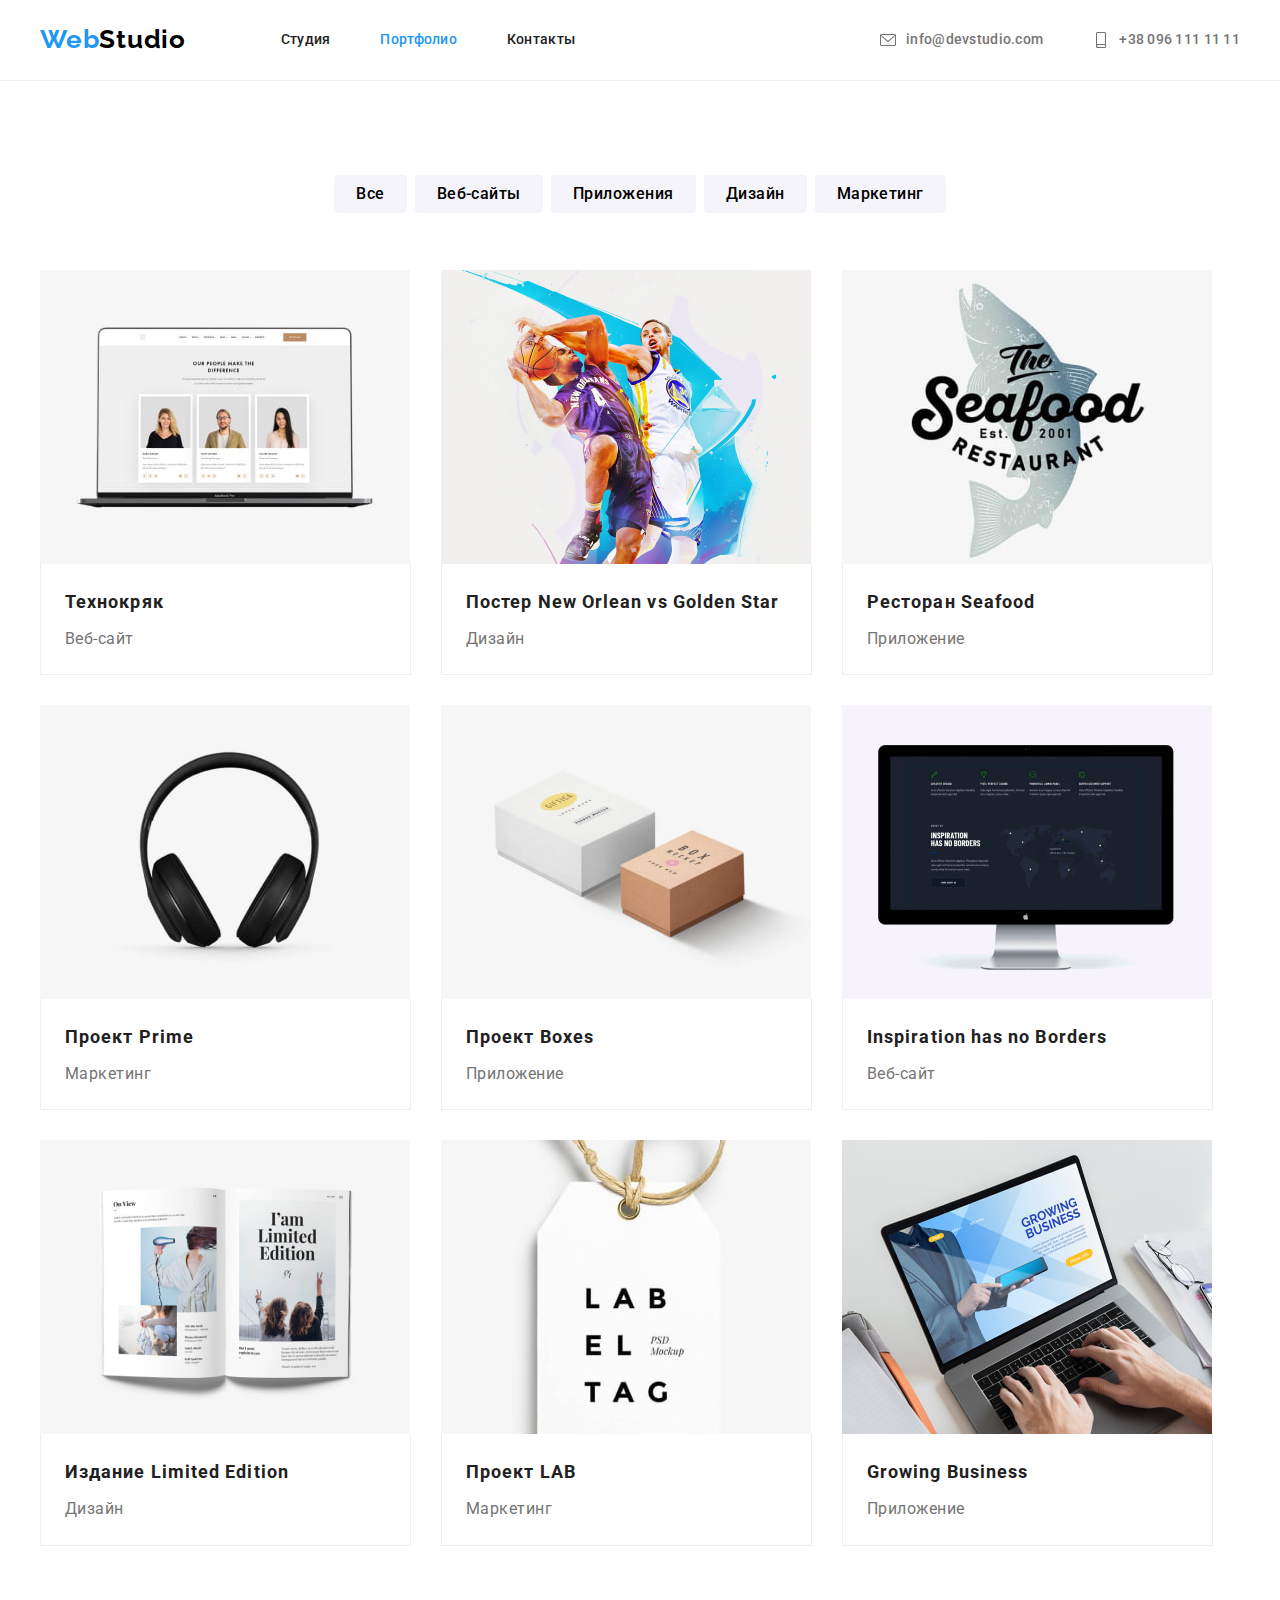
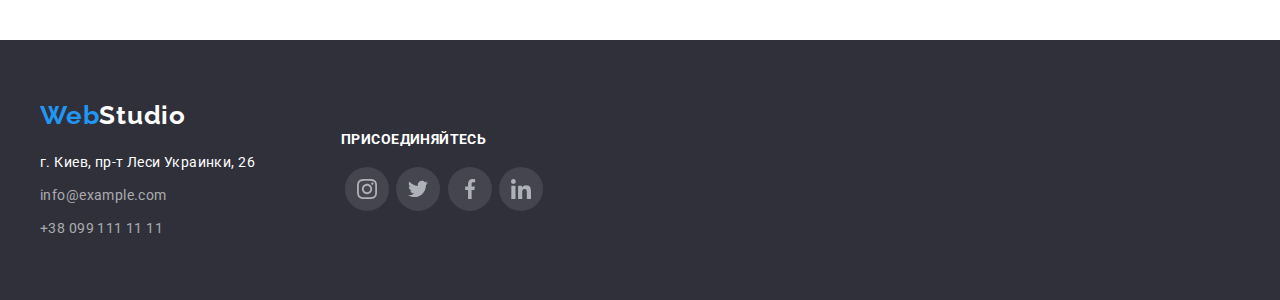
==== portfolio.html @ 708c8b72 "клон с 04" ====
<!DOCTYPE html>
<html lang="ru">
  <head>
    <meta charset="UTF-8" />
    <meta http-equiv="X-UA-Compatible" content="IE=edge" />
    <meta name="viewport" content="width=device-width, initial-scale=1.0" />
    <link rel="preconnect" href="https://fonts.gstatic.com" />
    <link
      href="https://fonts.googleapis.com/css2?family=Raleway:wght@700&family=Roboto:wght@400;500;700;900&display=swap"
      rel="stylesheet"
    />
    <link rel="stylesheet" href="./css/modern-normolize.css" />
    <link rel="stylesheet" href="./css/styles.css" />
    <title>Портфолио</title>
  </head>
  <body>
    <!--Header of site-->
    <header>
      <section class="site-header">
        <div class="container">
          <div class="header-flex">
            <a href="./index.html" class="logo"
              ><span class="three-letters-of-logo">Web</span>Studio</a
            >

            <nav class="menu-navigation">
              <ul class="menu-nav-conteiner">
                <li class="item">
                  <a href="./index.html" class="menu-nav-link">Студия</a>
                </li>
                <li class="item">
                  <a href="./portfolio.html" class="menu-nav-link visited"
                    >Портфолио</a
                  >
                </li>
                <li class="item">
                  <a href="" class="menu-nav-link">Контакты</a>
                </li>
              </ul>
              <ul class="menu-nav-conteiner second">
                <li class="item">
                  <a href="mailto:info@devstudio.com" class="menu-nav-contacts"
                    ><svg class="icon-envelope" width="1rem" height="1rem">
                      <use href="./images/icons.svg#icon-envelope"></use>
                    </svg>
                    info@devstudio.com</a
                  >
                </li>
                <li class="item">
                  <a href="tel:+380961111111" class="menu-nav-contacts"
                    ><svg class="icon-smartphone" width="1rem" height="1rem">
                      <use href="./images/icons.svg#icon-smartphone"></use>
                    </svg>
                    +38 096 111 11 11
                  </a>
                </li>
              </ul>
            </nav>
          </div>
        </div>
      </section>
    </header>
    <!--Main content of site-->
    <main>
      <section>
        <div class="container">
          <h1 class="visually-hidden">Портфолио наших работ</h1>
          <!-- Создание ссылок-кнопок для сортировки портфолио работ -->
          <ul class="our-portfolio-sort">
            <li>
              <button type="button" class="menu-nav-link-sort">Все</button>
            </li>
            <li>
              <button type="button" class="menu-nav-link-sort">
                Веб-сайты
              </button>
            </li>
            <li>
              <button type="button" class="menu-nav-link-sort">
                Приложения
              </button>
            </li>
            <li>
              <button type="button" class="menu-nav-link-sort">Дизайн</button>
            </li>
            <li>
              <button type="button" class="menu-nav-link-sort">
                Маркетинг
              </button>
            </li>
          </ul>
          <!-- Создание списка  работ портфолио -->
          <ul class="our-portfolio-elements">
            <li class="shadow-portfolio">
              <a href="#">
                <img
                  src="./images/portfolio-web-tehnokryak.jpg"
                  alt="Технокряк"
                  width="370"
                />
                <div class="box-title-type">
                  <h2 class="portfolio-title">Технокряк</h2>
                  <p class="portfolio-title-type">Веб-сайт</p>
                </div></a
              >
            </li>
            <li class="shadow-portfolio">
              <a href="#">
                <img
                  src="./images/portfolio-design-neworlean.jpg"
                  alt="Постер New Orlean vs Golden Star"
                  width="370"
                />
                <div class="box-title-type">
                  <h2 class="portfolio-title">
                    Постер New Orlean vs Golden Star
                  </h2>
                  <p class="portfolio-title-type">Дизайн</p>
                </div>
              </a>
            </li>
            <li class="shadow-portfolio">
              <a href="#">
                <img
                  src="./images/portfolio-app-seafood.jpg"
                  alt="Ресторан Seafood"
                  width="370"
                />
                <div class="box-title-type">
                  <h2 class="portfolio-title">Ресторан Seafood</h2>
                  <p class="portfolio-title-type">Приложение</p>
                </div>
              </a>
            </li>

            <li class="shadow-portfolio">
              <a href="#">
                <img
                  src="./images/portfolio-market-prime.jpg"
                  alt="Проект Prime"
                  width="370"
                />
                <div class="box-title-type">
                  <h2 class="portfolio-title">Проект Prime</h2>
                  <p class="portfolio-title-type">Маркетинг</p>
                </div>
              </a>
            </li>
            <li class="shadow-portfolio">
              <a href="#">
                <img
                  src="./images/portfolio-app-boxes.jpg"
                  alt="Проект Boxes"
                  width="370"
                />
                <div class="box-title-type">
                  <h2 class="portfolio-title">Проект Boxes</h2>
                  <p class="portfolio-title-type">Приложение</p>
                </div>
              </a>
            </li>
            <li class="shadow-portfolio">
              <a href="#">
                <img
                  src="./images/portfolio-web-noborders.jpg"
                  alt="Inspiration has no Borders"
                  width="370"
                />
                <div class="box-title-type">
                  <h2 class="portfolio-title">Inspiration has no Borders</h2>
                  <p class="portfolio-title-type">Веб-сайт</p>
                </div>
              </a>
            </li>
            <li class="shadow-portfolio">
              <a href="#">
                <img
                  src="./images/portfolio-design-limiteded.jpg"
                  alt="Издание Limited Edition"
                  width="370"
                />
                <div class="box-title-type">
                  <h2 class="portfolio-title">Издание Limited Edition</h2>
                  <p class="portfolio-title-type">Дизайн</p>
                </div>
              </a>
            </li>

            <li class="shadow-portfolio">
              <a href="#">
                <img
                  src="./images/portfolio-market-lab.jpg"
                  alt="Проект LAB"
                  width="370"
                />
                <div class="box-title-type">
                  <h2 class="portfolio-title">Проект LAB</h2>
                  <p class="portfolio-title-type">Маркетинг</p>
                </div>
              </a>
            </li>
            <li class="shadow-portfolio">
              <a href="#">
                <img
                  src="./images/portfolio-app-business.jpg"
                  alt="Growing Business"
                  width="370"
                />
                <div class="box-title-type">
                  <h2 class="portfolio-title">Growing Business</h2>
                  <p class="portfolio-title-type">Приложение</p>
                </div>
              </a>
            </li>
          </ul>
        </div>
      </section>
    </main>
    <!--Footer-->
    <footer class="footer-color">
      <div class="container">
        <a href="./index.html" class="logo negative"
          ><span class="three-letters-of-logo">Web</span>Studio</a
        >
        <div class="column">
          <address>
            <span class="adress-footer"
              >г. Киев, пр-т Леси Украинки, 26<br
            /></span>
            <span class="contacts-footer">info@example.com</span>
            <span class="contacts-footer"> +38 099 111 11 11</span>
          </address>
          <section class="you-are-welcome">
            <h3 class="welcome">присоединяйтесь</h3>
            <ul class="actions fut">
              <li>
                <a href="#" class="icons">
                  <svg class="icons-items">
                    <use
                      href="./images/icons.svg#icon-instagram"
                      width="20"
                      height="20"
                    ></use>
                  </svg>
                </a>
              </li>
              <li>
                <a href="#" class="icons">
                  <svg class="icons-items">
                    <use
                      href="./images/icons.svg#icon-twitter"
                      width="20"
                      height="20"
                    ></use>
                  </svg>
                </a>
              </li>
              <li>
                <a href="#" class="icons">
                  <svg class="icons-items">
                    <use
                      href="./images/icons.svg#icon-facebook"
                      width="20"
                      height="20"
                    ></use>
                  </svg>
                </a>
              </li>
              <li>
                <a href="#" class="icons">
                  <svg class="icons-items">
                    <use
                      href="./images/icons.svg#icon-linkedin"
                      width="20"
                      height="20"
                    ></use>
                  </svg>
                </a>
              </li>
            </ul>
          </section>
        </div>
      </div>
    </footer>
  </body>
</html>
---- css/modern-normolize.css ----
/*! modern-normalize v1.1.0 | MIT License | https://github.com/sindresorhus/modern-normalize */

/*
Document
========
*/

/**
Use a better box model (opinionated).
*/

*,
::before,
::after {
	box-sizing: border-box;
}

/**
1. Correct the line height in all browsers.
2. Prevent adjustments of font size after orientation changes in iOS.
3. Use a more readable tab size (opinionated).
*/

html {
	line-height: 1.15; /* 1 */
	-webkit-text-size-adjust: 100%; /* 2 */
	-moz-tab-size: 4; /* 3 */
	tab-size: 4; /* 3 */
}

/*
Sections
========
*/

/**
1. Remove the margin in all browsers.
2. Improve consistency of default fonts in all browsers. (https://github.com/sindresorhus/modern-normalize/issues/3)
*/

body {
	margin: 0; /* 1 */
	font-family:
		system-ui,
		-apple-system, /* Firefox supports this but not yet `system-ui` */
		'Segoe UI',
		Roboto,
		Helvetica,
		Arial,
		sans-serif,
		'Apple Color Emoji',
		'Segoe UI Emoji'; /* 2 */
}

/*
Grouping content
================
*/

/**
1. Add the correct height in Firefox.
2. Correct the inheritance of border color in Firefox. (https://bugzilla.mozilla.org/show_bug.cgi?id=190655)
*/

hr {
	height: 0; /* 1 */
	color: inherit; /* 2 */
}

/*
Text-level semantics
====================
*/

/**
Add the correct text decoration in Chrome, Edge, and Safari.
*/

abbr[title] {
	text-decoration: underline dotted;
}

/**
Add the correct font weight in Edge and Safari.
*/

b,
strong {
	font-weight: bolder;
}

/**
1. Improve consistency of default fonts in all browsers. (https://github.com/sindresorhus/modern-normalize/issues/3)
2. Correct the odd 'em' font sizing in all browsers.
*/

code,
kbd,
samp,
pre {
	font-family:
		ui-monospace,
		SFMono-Regular,
		Consolas,
		'Liberation Mono',
		Menlo,
		monospace; /* 1 */
	font-size: 1em; /* 2 */
}

/**
Add the correct font size in all browsers.
*/

small {
	font-size: 80%;
}

/**
Prevent 'sub' and 'sup' elements from affecting the line height in all browsers.
*/

sub,
sup {
	font-size: 75%;
	line-height: 0;
	position: relative;
	vertical-align: baseline;
}

sub {
	bottom: -0.25em;
}

sup {
	top: -0.5em;
}

/*
Tabular data
============
*/

/**
1. Remove text indentation from table contents in Chrome and Safari. (https://bugs.chromium.org/p/chromium/issues/detail?id=999088, https://bugs.webkit.org/show_bug.cgi?id=201297)
2. Correct table border color inheritance in all Chrome and Safari. (https://bugs.chromium.org/p/chromium/issues/detail?id=935729, https://bugs.webkit.org/show_bug.cgi?id=195016)
*/

table {
	text-indent: 0; /* 1 */
	border-color: inherit; /* 2 */
}

/*
Forms
=====
*/

/**
1. Change the font styles in all browsers.
2. Remove the margin in Firefox and Safari.
*/

button,
input,
optgroup,
select,
textarea {
	font-family: inherit; /* 1 */
	font-size: 100%; /* 1 */
	line-height: 1.15; /* 1 */
	margin: 0; /* 2 */
}

/**
Remove the inheritance of text transform in Edge and Firefox.
*/

button,
select {
	text-transform: none;
}

/**
Correct the inability to style clickable types in iOS and Safari.
*/

button,
[type='button'],
[type='reset'],
[type='submit'] {
	-webkit-appearance: button;
}

/**
Remove the inner border and padding in Firefox.
*/

::-moz-focus-inner {
	border-style: none;
	padding: 0;
}

/**
Restore the focus styles unset by the previous rule.
*/

:-moz-focusring {
	outline: 1px dotted ButtonText;
}

/**
Remove the additional ':invalid' styles in Firefox.
See: https://github.com/mozilla/gecko-dev/blob/2f9eacd9d3d995c937b4251a5557d95d494c9be1/layout/style/res/forms.css#L728-L737
*/

:-moz-ui-invalid {
	box-shadow: none;
}

/**
Remove the padding so developers are not caught out when they zero out 'fieldset' elements in all browsers.
*/

legend {
	padding: 0;
}

/**
Add the correct vertical alignment in Chrome and Firefox.
*/

progress {
	vertical-align: baseline;
}

/**
Correct the cursor style of increment and decrement buttons in Safari.
*/

::-webkit-inner-spin-button,
::-webkit-outer-spin-button {
	height: auto;
}

/**
1. Correct the odd appearance in Chrome and Safari.
2. Correct the outline style in Safari.
*/

[type='search'] {
	-webkit-appearance: textfield; /* 1 */
	outline-offset: -2px; /* 2 */
}

/**
Remove the inner padding in Chrome and Safari on macOS.
*/

::-webkit-search-decoration {
	-webkit-appearance: none;
}

/**
1. Correct the inability to style clickable types in iOS and Safari.
2. Change font properties to 'inherit' in Safari.
*/

::-webkit-file-upload-button {
	-webkit-appearance: button; /* 1 */
	font: inherit; /* 2 */
}

/*
Interactive
===========
*/

/*
Add the correct display in Chrome and Safari.
*/

summary {
	display: list-item;
}
© 2021 GitHub, Inc.
Terms
Privacy
Security
Status
Docs
Contact GitHub
Pricing
API
Training
Blog
About
---- css/styles.css ----
/*Задаю переменные основных цветов сайта*/

:root {
  --main-text-color: #212121;
  --active-buttons-color: #2196f3;
  --hover-button-color: #188ce8;
  --logo-color: #000000;
  --contacts-header-color: #757575;
  --buttons-color: #f5f4fa;
  --active-buttons-txt-color: #ffffff;
  --footer-color: #2f303a;
  --background-grey: #e5e5e5;
    --block-shadow:box-shadow: 0px 1px 1px rgba(0, 0, 0, 0.12), 0px 4px 4px rgba(0, 0, 0, 0.06), 1px 4px 6px rgba(0, 0, 0, 0.16);
  --border-line: #ececec;
  --hero-background: #c4c4c4;
  --bgr-overlay: rgba(47, 48, 58, 0.4);

  --items-color:#AFB1B8;
}

/*Lists global settings*/

ul {
  margin: 0;
  padding: 0;
  list-style-type: none;
}
h1,
h2,
h3,
p {
  margin: 0;
}
a{
  text-decoration: none;
  
  color: inherit;
}
.visually-hidden {
  position: absolute;
  width: 1px;
  height: 1px;
  margin: -1px;
  border: 0;
  padding: 0;

  white-space: nowrap;
  clip-path: inset(100%);
  clip: rect(0 0 0 0);
  overflow: hidden;
}

/*паддинги внутри секций*/

section {
  padding-top: 94px;
  padding-bottom: 94px;
  min-width: 1200px;

  /* outline: springgreen solid 2px;*/
}

/*обнуление верхнего паддинга секций*/

.padding-null {
  padding-top: 0;
}
.hero {
  padding: 0;

  /*оформление многослойного ГЕРОЯ*/
  max-width: 1600px;
  margin-left: auto;
  margin-right: auto;
  background: var(--hero-background);
  background-image: linear-gradient(
      to right,
      var(--bgr-overlay),
      var(--bgr-overlay)
    ),
    url(../images/background-img-hero.jpg);
  background-repeat: no-repeat;
  background-position: center;
  background-size: cover;

  /*background-color: var(--background-grey);

  background-image: url(/images/background-img-hero.jpg);
  background-repeat: no-repeat;
  background-position: center;
  background-size: 1600px 600px;*/
}

/*Глобальный стиль для всего сайта*/

body {
  font-family: Roboto, Geneva, normal;
  color: var(--main-text-color);
}

/*Summary class*/
.container {
  width: 1230px;
  margin-left: auto;
  margin-right: auto;
  padding-left: 15px;
  padding-right: 15px;

  /*outline: tomato solid 2px;*/
}

/*Header of site*/
section.site-header {
  padding: 0;
  border-bottom: 1px solid var(--border-line);
}
/*Оформление логотипа сайта*/

.logo {
  font-family: Raleway, normal;
  font-weight: bold;
  font-size: 26px;
  line-height: 1.2;
  letter-spacing: 0.03em;
  text-decoration: none;

  color: var(--logo-color);
}
.three-letters-of-logo {
  color: var(--active-buttons-color);
}

/*Оформление ссылок,почты и тел. в хэдере сайта*/

.header-flex {
  display: flex;
  align-items: center;
  justify-content: space-between;
}
.menu-navigation {
  display: flex;
}
.menu-nav-conteiner {
  display: flex;
  margin-left: 93px;
  align-items: center;
}
.menu-nav-conteiner .item:not(:last-child) {
  margin-right: 50px;
}
.menu-nav-conteiner.second {
  margin-left: 305px;
  align-items: center;
}

/*Добавление иконок в хедер*/

.icon-envelope,.icon-smartphone{
  

fill:currentColor;
  margin-right: 10px;

}
.icon-envelope:hover,.icon-smartphone:hover{
  fill: currentColor;
}


.menu-nav-link {
  font-weight: 500;
  font-size: 14px;
  line-height: 1.14;
  text-decoration: none;
  letter-spacing: 0.02em;
  color: var(--main-text-color);
  cursor: pointer;

  display: block;
  padding-top: 32px;
  padding-bottom: 32px;
}
.menu-nav-contacts:hover,
.menu-nav-contacts:focus .menu-nav-link:focus,
.menu-nav-link:hover,
.visited {
  color: var(--active-buttons-color);
}

.menu-nav-contacts {
  font-weight: 500;
  font-size: 14px;
  line-height: 1.14;
  letter-spacing: 0.02em;
  text-decoration: none;
  color: var(--contacts-header-color);

  display: flex;
  padding-top: 32px;
  padding-bottom: 32px;

  align-items: center;
}

/*П О Р Т Ф О Л И О*/

/*Оформление кнопок для сортировки портфолио работ*/

.our-portfolio-sort {
  display: flex;
  justify-content: center;
}

.our-portfolio-sort li:not(:last-child) {
  margin-right: 8px;
}
.our-portfolio-sort {
  margin-bottom: 57px;
}
.menu-nav-link-sort {
  font-family: Roboto;
  font-weight: 500;
  font-size: 16px;
  border-radius: 4px;
  line-height: 1.6;
  letter-spacing: 0.03em;

  padding: 6px 22px;

  background-color: var(--buttons-color);
  border: none;
  cursor: pointer;
}
.blue,
.menu-nav-link-sort:hover,
.menu-nav-link-sort:focus {
  color: var(--active-buttons-txt-color);
  background-color: var(--active-buttons-color);
  box-shadow: 0px 3px 1px rgba(0, 0, 0, 0.1), 0px 1px 2px rgba(0, 0, 0, 0.08),
    0px 2px 2px rgba(0, 0, 0, 0.12);
  border-radius: 4px;
}
.blue:hover,
.blue:focus {
  background-color: var(--hover-button-color);
}

/*Оформление стилей списка  работ портфолио*/
.portfolio-title {
  font-size: 18px;
  line-height: 2;
  letter-spacing: 0.06em;
  margin-bottom: 4px;
}
.portfolio-title-type {
  font-size: 16px;
  line-height: 1.9;
  letter-spacing: 0.03em;

  color: var(--contacts-header-color);
}
.box-title-type {
  padding: 20px 24px;
  border:1px solid #eeeeee;
  border-top: none;
}
.our-portfolio-elements li:nth-child(3n + 3) {
  margin-right: 0;
}

.our-portfolio-elements {
  display: flex;
  flex-wrap: wrap;
  line-height: 0;

 
}

.our-portfolio-elements li {
  flex-basis: calc(100% / 3 - 29px);
  margin-right: 30px;
  margin-bottom: 30px;
}

.our-portfolio-elements li:nth-last-child(-n + 3) {
  margin-bottom: 0;
}

.shadow-portfolio:hover,.shadow-portfolio:focus {

 box-shadow:0px 1px 1px rgba(0, 0, 0, 0.12), 0px 4px 4px rgba(0, 0, 0, 0.06), 1px 4px 6px rgba(0, 0, 0, 0.16);

}
/*Footer*/
/*другой цвет лого в футере*/
.footer-color {
  background-color: var(--footer-color);
  min-width: 1200px;
  padding-top: 60px;
  padding-bottom: 60px;
}

.negative {
  color: var(--active-buttons-txt-color);
}
address {
  display: flex;
  margin-top: 20px;
  flex-direction: column;
  min-width: 231px;
}
.adress-footer {
  font-style: normal;
  font-size: 14px;
  line-height: 1.7;
  letter-spacing: 0.03em;

  color: var(--active-buttons-txt-color);
}
.contacts-footer {
  font-style: normal;
  font-size: 14px;
  line-height: 1.7;
  letter-spacing: 0.03em;

  color: rgba(255, 255, 255, 0.6);

  margin-top: 9px;
}

.you-are-welcome{
  display: inline-flex;
 flex-direction: column;
 
 padding: 0;
 min-width: 206px;
 margin-left: 70px;
 
}
.actions.fut{
  margin: 0;
  padding: 0;
  margin-top: 20px;
}



.column{
  display: flex;
 
}
.welcome {
  font-style: normal;
font-weight: bold;
font-size: 14px;
line-height:1.143;
letter-spacing: 0.03em;
text-transform: uppercase;
color: var(--active-buttons-txt-color);
}
/*С Т У Д И Я */

/*Герой*/

.hero .container {
  padding-top: 200px;
  padding-bottom: 200px;
  text-align: center;
}

.main-title-studio {
  font-weight: 900;
  font-size: 44px;
  line-height: 1.36;
  letter-spacing: 0.06em;
  text-transform: uppercase;

  margin-bottom: 30px;

  color: var(--active-buttons-txt-color);
}

/*Наши качества*/
.items {
  display: flex;
  flex-wrap: wrap;
}

.items-of-section:not(:last-child) {
  margin-right: 30px;
}
.items-of-section {
  flex-basis: calc(100% / 4 - 25px);
  padding: 3px;
}

.items-of-section::before{
  content: '';
  display:block;
  background-color: var(--buttons-color);
  background-repeat: no-repeat;
  background-position: center;
  height: 120px;
  margin-bottom: 30px;
  /*outline: 1px solid red;*/
  
}

.items-of-section:nth-child(1)::before{
  background:var(--buttons-color) url(../images/antenna.svg) no-repeat center;
}

.items-of-section:nth-child(2)::before{
  background:var(--buttons-color) url(../images/clock.svg) no-repeat center;
}

.items-of-section:nth-child(3)::before{
  background:var(--buttons-color) url(../images/diagram.svg) no-repeat center;
}

.items-of-section:nth-child(4)::before{
  background:var(--buttons-color) url(../images/astronaut.svg) no-repeat center;
}


.quality {
  font-size: 14px;
  line-height: 16px;
  letter-spacing: 0.03em;
  text-transform: uppercase;

  margin-bottom: 10px;
}

.quality-item {
  font-size: 14px;
  line-height: 1.7;
  letter-spacing: 0.03em;

  color: var(--contacts-header-color);
}

/*Чем мы занимаемся*/
.main-site-sections {
  font-size: 36px;
  line-height: 1.2;
  letter-spacing: 0.03em;

  margin-bottom: 50px;
  text-align: center;
}

.items-of-mainsite:not(:last-child) {
  margin-right: 30px;
}
.items-of-mainsite {
  flex-basis: calc(100% / 3 - 20px);
}

/*Наша команда*/
.name {
  line-height: 1.2;
  font-weight: 500;
  font-size: 16px;
  letter-spacing: 0.03em;

  margin-top: 30px;
  margin-bottom: 10px;
}
.proffession-name {
  font-weight: 400;
  font-size: 16px;
  line-height: 1.2;
  letter-spacing: 0.03em;

  color: var(--contacts-header-color);

  margin-bottom: 16px;
}

.items-of-section-people:not(:last-child) {
  margin-right: 30px;
  flex-wrap: wrap;
}
.items-of-section-people {
  flex-basis: calc(100% / 4 - 30px);

  background-color: var(--active-buttons-txt-color);
  box-shadow: 0px 1px 3px rgba(0, 0, 0, 0.12), 0px 1px 1px rgba(0, 0, 0, 0.14),
    0px 2px 1px rgba(0, 0, 0, 0.2);
  border-radius: 0px 0px 4px 4px;

  text-align: center;
}

.backColGrey {
  background-color: var(--buttons-color);
}

/*Постоянные клиенты*/
.companies{
  display: flex;
  justify-content: space-between;
  
}
.company-icons{
  display: block;
  width: 170px;
  height: 92px;
  padding: 16px 32px;
  border: 1px solid var(--items-color);

  border-radius: 4px;
  fill: var(--items-color);
}
.company-icons:hover,.company-icons:focus{
  fill: var(--active-buttons-color);
  border: 1px solid var(--active-buttons-color);
}
/*Оформление иконок соц-сетей НАШЕЙ КОМАНДЫ*/
.icons{
  
  width: 44px;
  height: 44px;
  padding: 12px;

display: inline-block;

border-radius: 50%;
fill: var(--items-color);
background-color:rgba(255, 255, 255, 0.1);

}

.icons:hover{
  fill: var(--active-buttons-txt-color);
  background-color: var(--active-buttons-color);
}

.icons-items{
  width: 20px;
height: 20px;

}

.actions{
  display: flex;
  justify-content: space-around;
  padding-left: 32px;
  padding-right: 32px;
  margin-bottom: 30px;
}
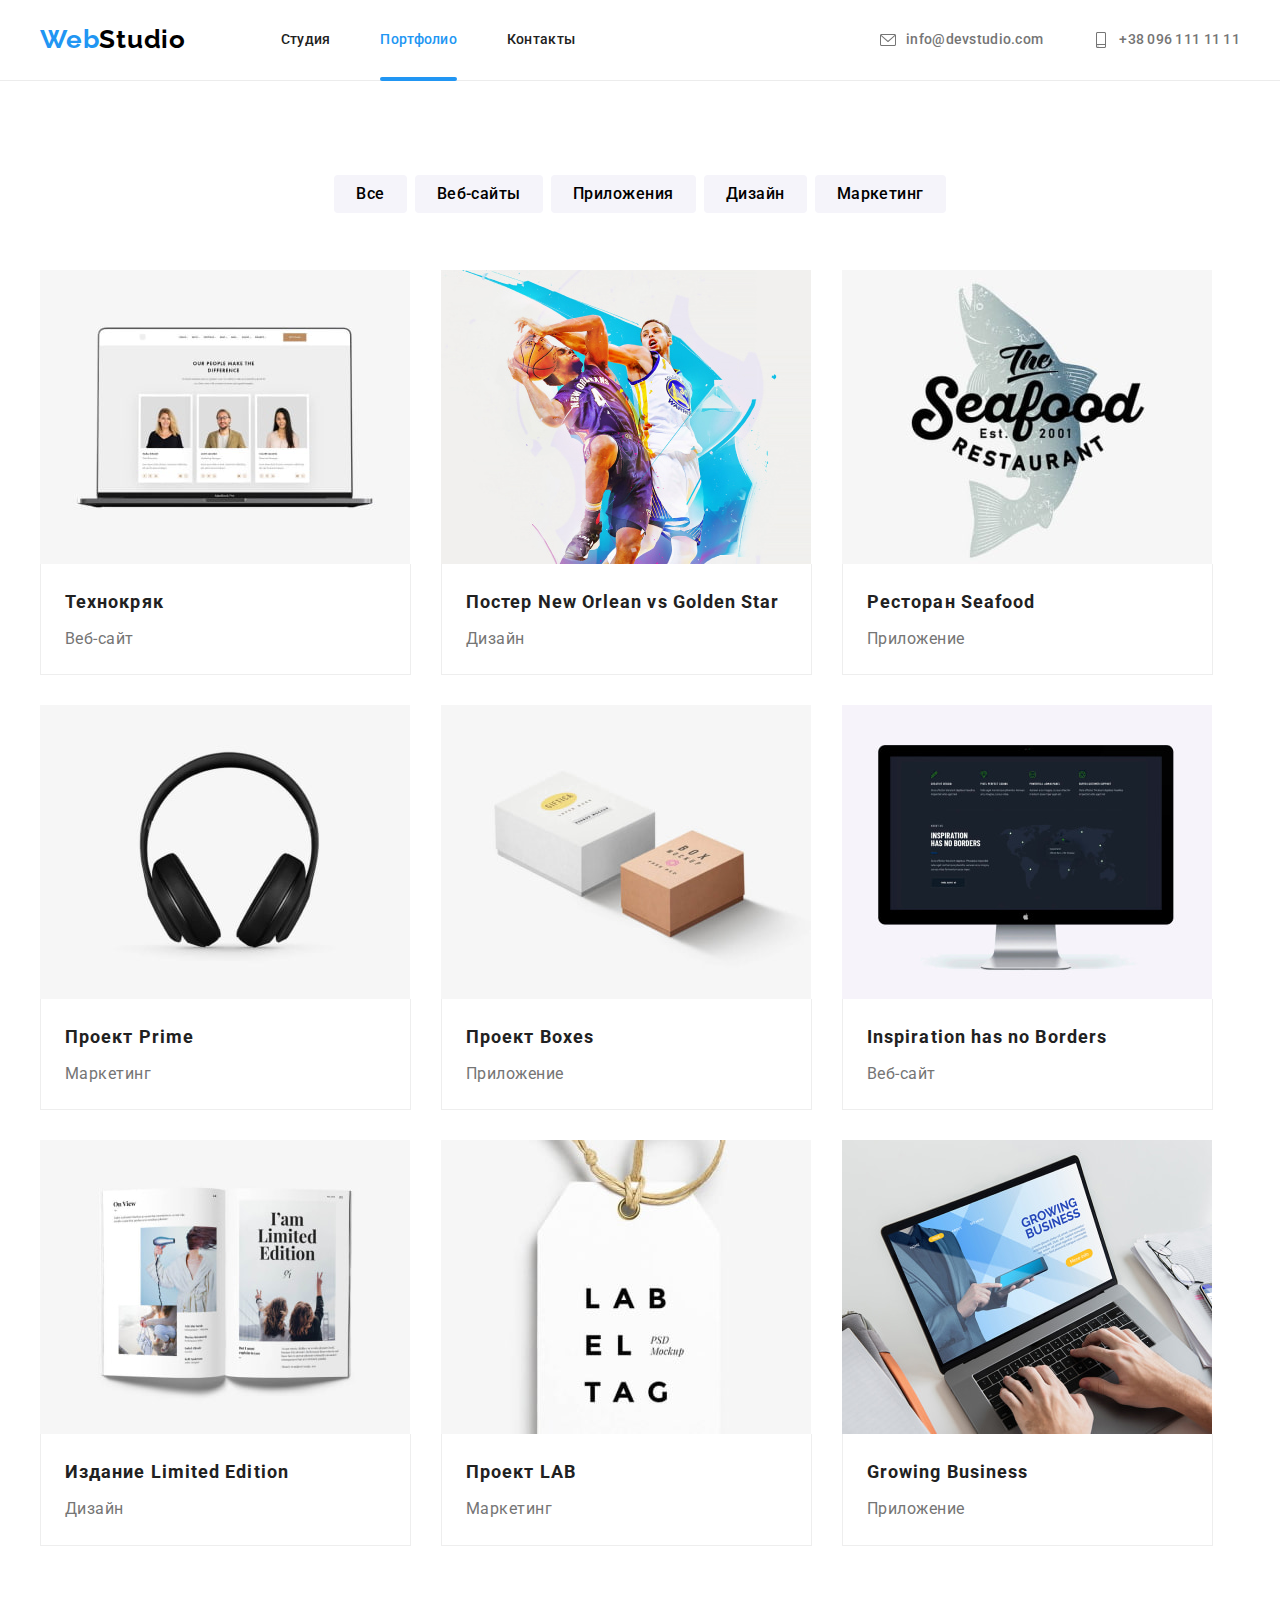
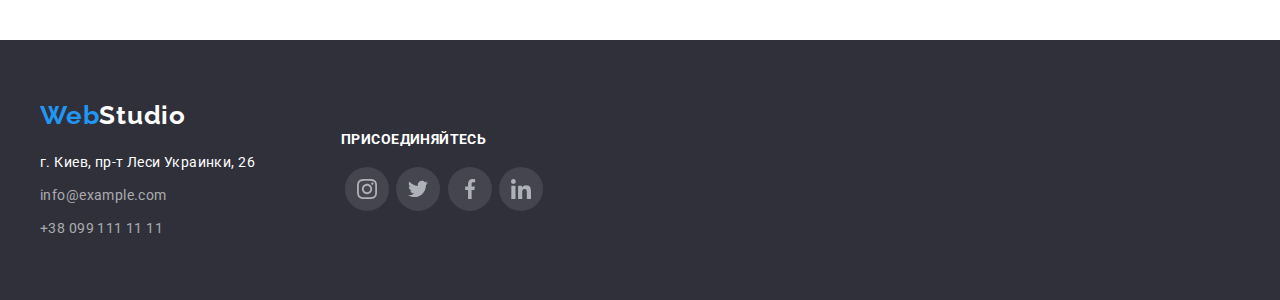
==== commit 65a92e77: "+" ====
--- a/portfolio.html
+++ b/portfolio.html
@@ -98,11 +98,21 @@
                   alt="Технокряк"
                   width="370"
                 />
+
                 <div class="box-title-type">
                   <h2 class="portfolio-title">Технокряк</h2>
                   <p class="portfolio-title-type">Веб-сайт</p>
                 </div></a
               >
+              <ul>
+                <li class="portfolio-submenu">
+                  <p class="portfolio-text">
+                    Технокряк это современная площадка распространения
+                    коронавируса. Компании используют эту платформу для
+                    цифрового шпионажа и атак на защищённые сервера конкурентов.
+                  </p>
+                </li>
+              </ul>
             </li>
             <li class="shadow-portfolio">
               <a href="#">
@@ -118,6 +128,15 @@
                   <p class="portfolio-title-type">Дизайн</p>
                 </div>
               </a>
+              <ul>
+                <li class="portfolio-submenu">
+                  <p class="portfolio-text">
+                    Технокряк это современная площадка распространения
+                    коронавируса. Компании используют эту платформу для
+                    цифрового шпионажа и атак на защищённые сервера конкурентов.
+                  </p>
+                </li>
+              </ul>
             </li>
             <li class="shadow-portfolio">
               <a href="#">
@@ -131,6 +150,15 @@
                   <p class="portfolio-title-type">Приложение</p>
                 </div>
               </a>
+              <ul>
+                <li class="portfolio-submenu">
+                  <p class="portfolio-text">
+                    Технокряк это современная площадка распространения
+                    коронавируса. Компании используют эту платформу для
+                    цифрового шпионажа и атак на защищённые сервера конкурентов.
+                  </p>
+                </li>
+              </ul>
             </li>
 
             <li class="shadow-portfolio">
@@ -145,6 +173,15 @@
                   <p class="portfolio-title-type">Маркетинг</p>
                 </div>
               </a>
+              <ul>
+                <li class="portfolio-submenu">
+                  <p class="portfolio-text">
+                    Технокряк это современная площадка распространения
+                    коронавируса. Компании используют эту платформу для
+                    цифрового шпионажа и атак на защищённые сервера конкурентов.
+                  </p>
+                </li>
+              </ul>
             </li>
             <li class="shadow-portfolio">
               <a href="#">
@@ -158,6 +195,15 @@
                   <p class="portfolio-title-type">Приложение</p>
                 </div>
               </a>
+              <ul>
+                <li class="portfolio-submenu">
+                  <p class="portfolio-text">
+                    Технокряк это современная площадка распространения
+                    коронавируса. Компании используют эту платформу для
+                    цифрового шпионажа и атак на защищённые сервера конкурентов.
+                  </p>
+                </li>
+              </ul>
             </li>
             <li class="shadow-portfolio">
               <a href="#">
@@ -171,6 +217,15 @@
                   <p class="portfolio-title-type">Веб-сайт</p>
                 </div>
               </a>
+              <ul>
+                <li class="portfolio-submenu">
+                  <p class="portfolio-text">
+                    Технокряк это современная площадка распространения
+                    коронавируса. Компании используют эту платформу для
+                    цифрового шпионажа и атак на защищённые сервера конкурентов.
+                  </p>
+                </li>
+              </ul>
             </li>
             <li class="shadow-portfolio">
               <a href="#">
@@ -184,6 +239,15 @@
                   <p class="portfolio-title-type">Дизайн</p>
                 </div>
               </a>
+              <ul>
+                <li class="portfolio-submenu">
+                  <p class="portfolio-text">
+                    Технокряк это современная площадка распространения
+                    коронавируса. Компании используют эту платформу для
+                    цифрового шпионажа и атак на защищённые сервера конкурентов.
+                  </p>
+                </li>
+              </ul>
             </li>
 
             <li class="shadow-portfolio">
@@ -198,6 +262,15 @@
                   <p class="portfolio-title-type">Маркетинг</p>
                 </div>
               </a>
+              <ul>
+                <li class="portfolio-submenu">
+                  <p class="portfolio-text">
+                    Технокряк это современная площадка распространения
+                    коронавируса. Компании используют эту платформу для
+                    цифрового шпионажа и атак на защищённые сервера конкурентов.
+                  </p>
+                </li>
+              </ul>
             </li>
             <li class="shadow-portfolio">
               <a href="#">
@@ -211,6 +284,15 @@
                   <p class="portfolio-title-type">Приложение</p>
                 </div>
               </a>
+              <ul>
+                <li class="portfolio-submenu">
+                  <p class="portfolio-text">
+                    Технокряк это современная площадка распространения
+                    коронавируса. Компании используют эту платформу для
+                    цифрового шпионажа и атак на защищённые сервера конкурентов.
+                  </p>
+                </li>
+              </ul>
             </li>
           </ul>
         </div>
--- a/css/styles.css
+++ b/css/styles.css
@@ -14,7 +14,8 @@
   --border-line: #ececec;
   --hero-background: #c4c4c4;
   --bgr-overlay: rgba(47, 48, 58, 0.4);
-
+  --bg-overlay-sec:rgba(47, 48, 58, 0.8);
+  --bg-overlay-blue:rgba(33, 150, 243, 0.9);
   --items-color:#AFB1B8;
 }
 
@@ -35,6 +36,10 @@
   text-decoration: none;
   
   color: inherit;
+}
+img{
+  display: block;
+  object-fit: cover;
 }
 .visually-hidden {
   position: absolute;
@@ -49,7 +54,10 @@
   clip: rect(0 0 0 0);
   overflow: hidden;
 }
-
+/*задаю плавный переход всем кнопкам , ссылкам и свг и при ховере тоже*/
+a,button,svg,:hover,:focus{
+  transition: color 250ms cubic-bezier(0.4, 0, 0.2, 1), fill 250ms cubic-bezier(0.4, 0, 0.2, 1), style 250ms cubic-bezier(0.4, 0, 0.2, 1), background-color 250ms cubic-bezier(0.4, 0, 0.2, 1), box-shadow 250ms cubic-bezier(0.4, 0, 0.2, 1);
+}
 /*паддинги внутри секций*/
 
 section {
@@ -168,6 +176,7 @@
 
 
 .menu-nav-link {
+  position: relative;
   font-weight: 500;
   font-size: 14px;
   line-height: 1.14;
@@ -186,6 +195,21 @@
 .visited {
   color: var(--active-buttons-color);
 }
+/*Делаю нижнее подчеркивание названия текущей страницы*/
+
+.visited::after{
+  position: absolute;
+  content:"";
+  display:block;
+  width: 100%;
+  height: 4px;
+  bottom:-1px;
+  
+  background-color:var(--active-buttons-color);
+  border-radius: 2px;
+
+}
+
 
 .menu-nav-contacts {
   font-weight: 500;
@@ -260,9 +284,13 @@
   color: var(--contacts-header-color);
 }
 .box-title-type {
+  position: relative;
   padding: 20px 24px;
   border:1px solid #eeeeee;
+  background-color: #fff;
   border-top: none;
+  z-index: 2;
+ 
 }
 .our-portfolio-elements li:nth-child(3n + 3) {
   margin-right: 0;
@@ -285,12 +313,44 @@
 .our-portfolio-elements li:nth-last-child(-n + 3) {
   margin-bottom: 0;
 }
-
+.shadow-portfolio{
+  position: relative;
+  overflow: hidden;
+}
 .shadow-portfolio:hover,.shadow-portfolio:focus {
+  
 
  box-shadow:0px 1px 1px rgba(0, 0, 0, 0.12), 0px 4px 4px rgba(0, 0, 0, 0.06), 1px 4px 6px rgba(0, 0, 0, 0.16);
 
 }
+/*выезжающее меню в элементах портфолио*/
+.portfolio-submenu{
+  position: absolute;
+  top: 294px;
+ opacity: 0;
+  width: 100%;
+  height: 294px;
+  background:var(--bg-overlay-blue);
+  z-index: 1;
+}
+.shadow-portfolio:hover .portfolio-submenu{
+  opacity: 1;
+  top: 0;
+  transition: top 2000ms;
+}
+.portfolio-text{
+  display:flex;
+  align-items: center;
+  
+  padding: 24px;
+  color: var(--active-buttons-txt-color);
+
+  text-align: left;
+  font-size: 18px;
+  line-height: 1.556;
+  letter-spacing: 0.03em;
+}
+
 /*Footer*/
 /*другой цвет лого в футере*/
 .footer-color {
@@ -453,10 +513,30 @@
 .items-of-mainsite:not(:last-child) {
   margin-right: 30px;
 }
-.items-of-mainsite {
-  flex-basis: calc(100% / 3 - 20px);
-}
-
+.items-of-mainsite{
+  position: relative;
+  
+}
+
+.items-of-mainsite-title{
+  position: absolute;
+  
+  bottom:0;
+  display: flex;
+  background-color:var(--bg-overlay-sec);
+  color: var(--active-buttons-txt-color);
+
+  font-size: 14px;
+  letter-spacing: 0.03em;
+  text-transform: uppercase;
+  text-align: center;
+  line-height:1.142;
+
+  width: 100%;
+  height: 70px;
+  align-items: center;
+  justify-content: center;
+}
 /*Наша команда*/
 .name {
   line-height: 1.2;
@@ -504,10 +584,11 @@
   
 }
 .company-icons{
-  display: block;
+  display: flex;
   width: 170px;
   height: 92px;
-  padding: 16px 32px;
+  justify-content: center;
+  align-items: center;
   border: 1px solid var(--items-color);
 
   border-radius: 4px;
@@ -549,4 +630,118 @@
   padding-left: 32px;
   padding-right: 32px;
   margin-bottom: 30px;
+}
+
+/*Модальное окно*/
+.backdrop{
+  position: fixed;
+  
+  top:0;
+  left:0;
+  width:100%;
+  height:100%;
+
+ background-color: rgba(0, 0, 0, 0.2);
+ transition: opacity 3000ms cubic-bezier(0.075, 0.82, 0.165, 1);
+
+}
+.is-hidden{
+  opacity: 0;
+  visibility: 0;
+  pointer-events: none;
+  transition: opacity 3000ms cubic-bezier(0.075, 0.82, 0.165, 1);
+}
+.modal{
+  position: absolute;
+  top: 50%;
+  left: 50%;
+  transform: translate(-50%,-50%);
+  
+  min-width:528px;
+  min-height:581px;
+
+  background-color:var(--active-buttons-txt-color);
+  box-shadow: 0px 1px 3px rgba(0, 0, 0, 0.12), 0px 1px 1px rgba(0, 0, 0, 0.14), 0px 2px 1px rgba(0, 0, 0, 0.2);
+  border-radius: 4px;
+}
+  
+
+.jump {
+  position: absolute;
+  top:0;
+  right: 0;
+  padding: 4px 7px;
+  
+  background-color:transparent;
+  border: none;
+  cursor: pointer;
+  animation:nev 3000ms backwards, ballbounce 3000ms 3000ms both;
+}
+
+
+/*Анимации для кнопки*/
+@keyframes nev {
+0% {
+opacity: 0;
+border-radius: 50%;
+}
+20% {
+opacity: 0.2;
+width: 50px;
+height: 50px;
+border-radius: 140%;
+}
+
+50% {
+opacity: 0.5;
+width: 70px;
+height: 70px;
+border-radius: 110%;
+}
+
+100% {
+opacity: 1;
+width: 100%;
+height: 100%;
+border-radius: 0;
+}
+}
+@keyframes ballbounce {
+  /* up */
+  0% {
+    top:60%;
+    animation-timing-function: ease-in;
+  }
+  /* floor */
+  30% {
+    left:70%;
+    animation-timing-function: ease-out;
+  }
+  /* up */
+  40% {
+    top: 60%;
+  }
+  /* up */
+  45% {
+    right:37%;
+    animation-timing-function: ease-in;
+  }
+  /* floor */
+  60% {
+    top:10%;
+    animation-timing-function: ease-out;
+  }
+  /* up */
+  75% {
+    top:50%;
+  }
+  90% {
+    top:25%;
+    animation-timing-function: ease-in;
+  }
+  /* floor */
+  100% {
+    top:0%;
+    animation-timing-function:ease-out;
+  }
 }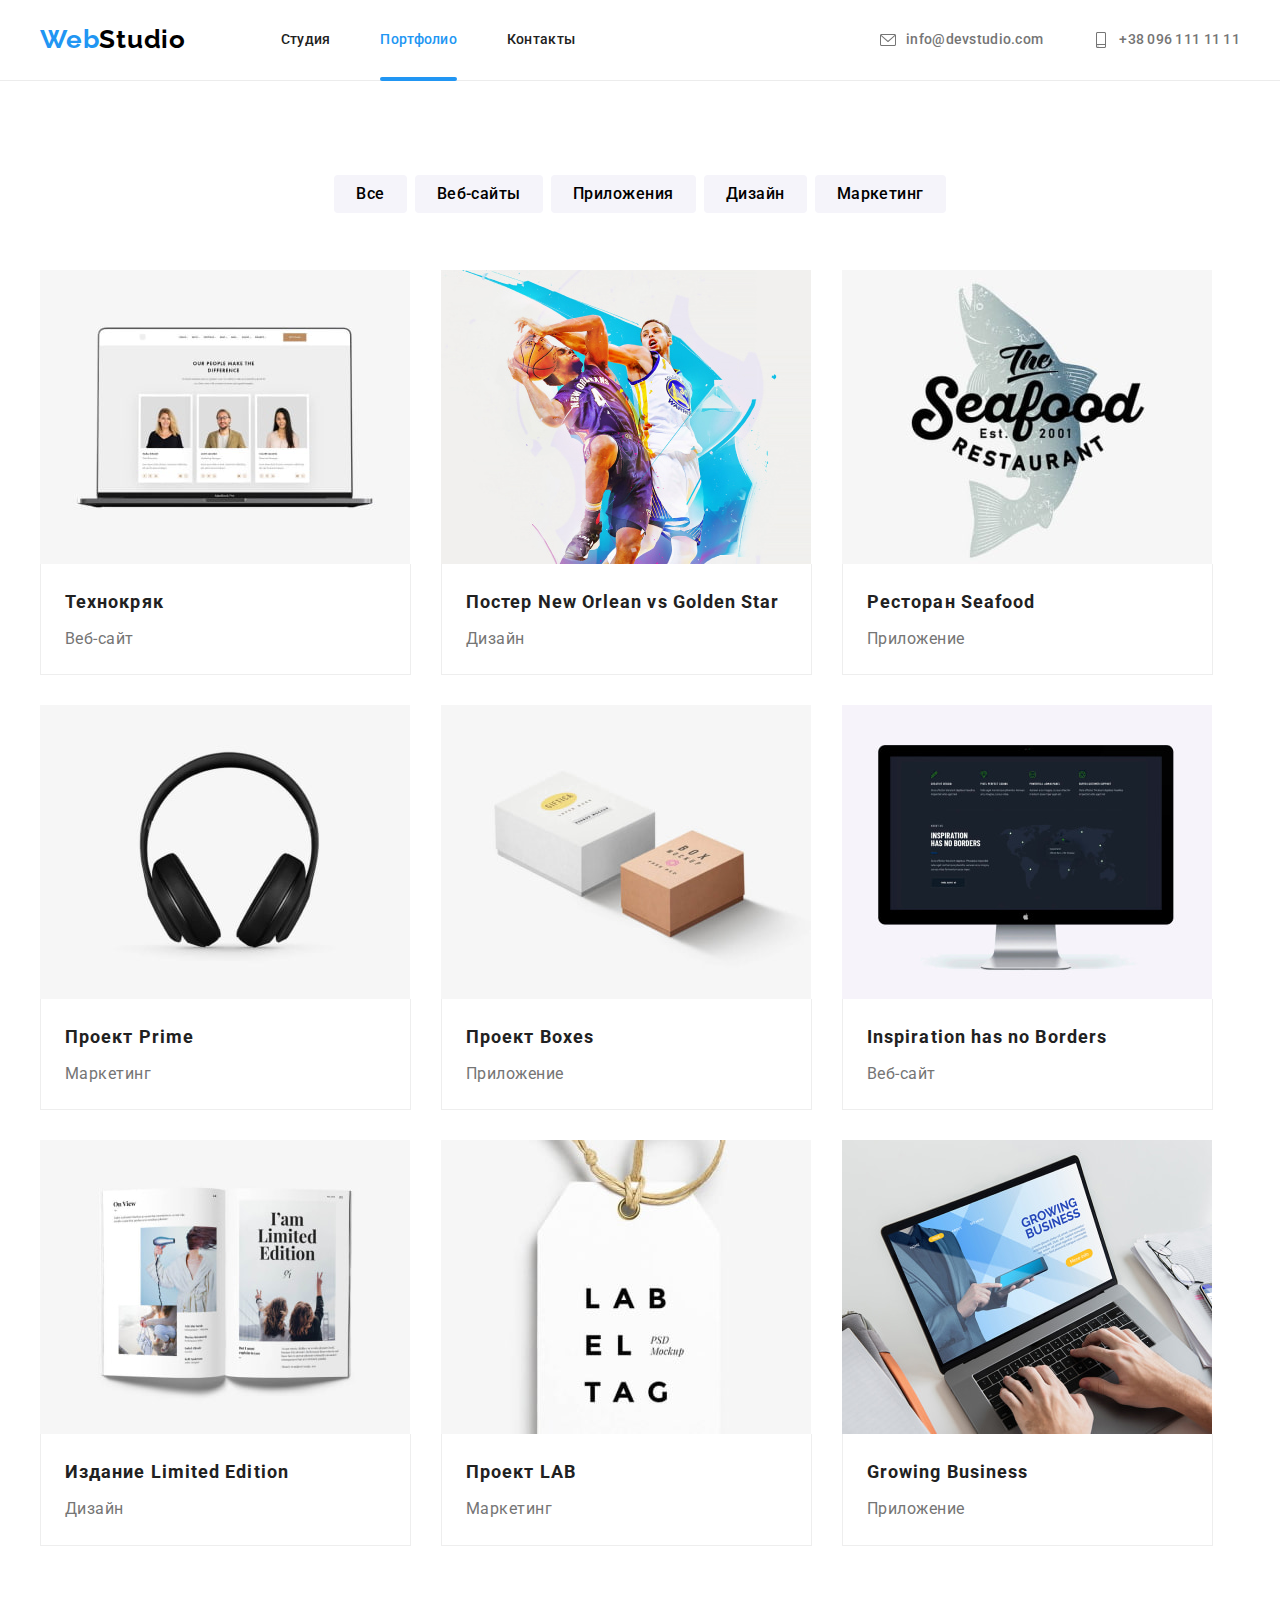
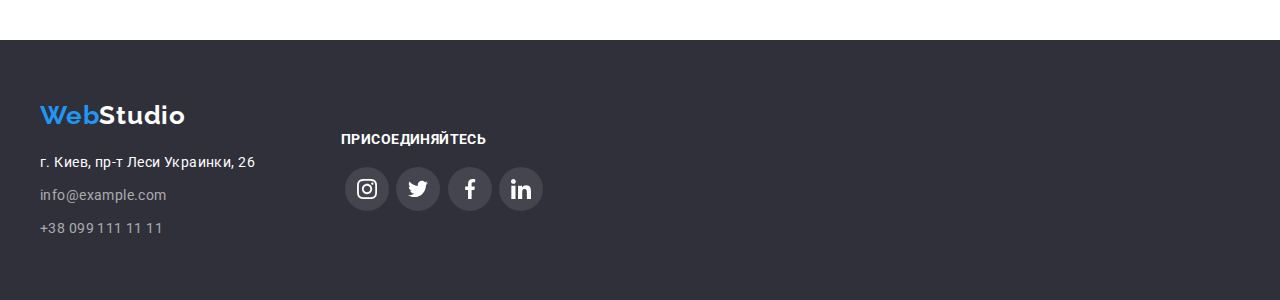
==== commit a823d66e: "мелкие доработки" ====
--- a/portfolio.html
+++ b/portfolio.html
@@ -91,8 +91,8 @@
           </ul>
           <!-- Создание списка  работ портфолио -->
           <ul class="our-portfolio-elements">
-            <li class="shadow-portfolio">
-              <a href="#">
+            <li class="shadow-portfolio" >
+              <ahref="#">
                 <img
                   src="./images/portfolio-web-tehnokryak.jpg"
                   alt="Технокряк"
--- a/css/styles.css
+++ b/css/styles.css
@@ -26,21 +26,25 @@
   padding: 0;
   list-style-type: none;
 }
+
 h1,
 h2,
 h3,
 p {
   margin: 0;
 }
+
 a{
   text-decoration: none;
   
   color: inherit;
 }
+
 img{
   display: block;
   object-fit: cover;
 }
+
 .visually-hidden {
   position: absolute;
   width: 1px;
@@ -54,10 +58,13 @@
   clip: rect(0 0 0 0);
   overflow: hidden;
 }
+
 /*задаю плавный переход всем кнопкам , ссылкам и свг и при ховере тоже*/
+
 a,button,svg,:hover,:focus{
-  transition: color 250ms cubic-bezier(0.4, 0, 0.2, 1), fill 250ms cubic-bezier(0.4, 0, 0.2, 1), style 250ms cubic-bezier(0.4, 0, 0.2, 1), background-color 250ms cubic-bezier(0.4, 0, 0.2, 1), box-shadow 250ms cubic-bezier(0.4, 0, 0.2, 1);
-}
+  transition: color 250ms cubic-bezier(0.4, 0, 0.2, 1), fill 250ms cubic-bezier(0.4, 0, 0.2, 1), style 250ms cubic-bezier(0.4, 0, 0.2, 1), background-color 250ms cubic-bezier(0.4, 0, 0.2, 1), box-shadow 250ms cubic-bezier(0.4, 0, 0.2, 1), background 250ms cubic-bezier(0.4, 0, 0.2, 1), border 250ms cubic-bezier(0.4, 0, 0.2, 1);
+}
+
 /*паддинги внутри секций*/
 
 section {
@@ -65,7 +72,6 @@
   padding-bottom: 94px;
   min-width: 1200px;
 
-  /* outline: springgreen solid 2px;*/
 }
 
 /*обнуление верхнего паддинга секций*/
@@ -73,6 +79,7 @@
 .padding-null {
   padding-top: 0;
 }
+
 .hero {
   padding: 0;
 
@@ -90,13 +97,6 @@
   background-repeat: no-repeat;
   background-position: center;
   background-size: cover;
-
-  /*background-color: var(--background-grey);
-
-  background-image: url(/images/background-img-hero.jpg);
-  background-repeat: no-repeat;
-  background-position: center;
-  background-size: 1600px 600px;*/
 }
 
 /*Глобальный стиль для всего сайта*/
@@ -107,21 +107,22 @@
 }
 
 /*Summary class*/
+
 .container {
   width: 1230px;
   margin-left: auto;
   margin-right: auto;
   padding-left: 15px;
   padding-right: 15px;
-
-  /*outline: tomato solid 2px;*/
 }
 
 /*Header of site*/
+
 section.site-header {
   padding: 0;
   border-bottom: 1px solid var(--border-line);
 }
+
 /*Оформление логотипа сайта*/
 
 .logo {
@@ -134,6 +135,7 @@
 
   color: var(--logo-color);
 }
+
 .three-letters-of-logo {
   color: var(--active-buttons-color);
 }
@@ -145,17 +147,21 @@
   align-items: center;
   justify-content: space-between;
 }
+
 .menu-navigation {
   display: flex;
 }
+
 .menu-nav-conteiner {
   display: flex;
   margin-left: 93px;
   align-items: center;
 }
+
 .menu-nav-conteiner .item:not(:last-child) {
   margin-right: 50px;
 }
+
 .menu-nav-conteiner.second {
   margin-left: 305px;
   align-items: center;
@@ -170,10 +176,10 @@
   margin-right: 10px;
 
 }
+
 .icon-envelope:hover,.icon-smartphone:hover{
   fill: currentColor;
 }
-
 
 .menu-nav-link {
   position: relative;
@@ -189,12 +195,14 @@
   padding-top: 32px;
   padding-bottom: 32px;
 }
+
 .menu-nav-contacts:hover,
 .menu-nav-contacts:focus .menu-nav-link:focus,
 .menu-nav-link:hover,
 .visited {
   color: var(--active-buttons-color);
 }
+
 /*Делаю нижнее подчеркивание названия текущей страницы*/
 
 .visited::after{
@@ -207,9 +215,7 @@
   
   background-color:var(--active-buttons-color);
   border-radius: 2px;
-
-}
-
+}
 
 .menu-nav-contacts {
   font-weight: 500;
@@ -238,9 +244,11 @@
 .our-portfolio-sort li:not(:last-child) {
   margin-right: 8px;
 }
+
 .our-portfolio-sort {
   margin-bottom: 57px;
 }
+
 .menu-nav-link-sort {
   font-family: Roboto;
   font-weight: 500;
@@ -255,6 +263,7 @@
   border: none;
   cursor: pointer;
 }
+
 .blue,
 .menu-nav-link-sort:hover,
 .menu-nav-link-sort:focus {
@@ -264,18 +273,21 @@
     0px 2px 2px rgba(0, 0, 0, 0.12);
   border-radius: 4px;
 }
+
 .blue:hover,
 .blue:focus {
   background-color: var(--hover-button-color);
 }
 
 /*Оформление стилей списка  работ портфолио*/
+
 .portfolio-title {
   font-size: 18px;
   line-height: 2;
   letter-spacing: 0.06em;
   margin-bottom: 4px;
 }
+
 .portfolio-title-type {
   font-size: 16px;
   line-height: 1.9;
@@ -283,6 +295,7 @@
 
   color: var(--contacts-header-color);
 }
+
 .box-title-type {
   position: relative;
   padding: 20px 24px;
@@ -292,6 +305,7 @@
   z-index: 2;
  
 }
+
 .our-portfolio-elements li:nth-child(3n + 3) {
   margin-right: 0;
 }
@@ -300,8 +314,6 @@
   display: flex;
   flex-wrap: wrap;
   line-height: 0;
-
- 
 }
 
 .our-portfolio-elements li {
@@ -313,17 +325,21 @@
 .our-portfolio-elements li:nth-last-child(-n + 3) {
   margin-bottom: 0;
 }
+
 .shadow-portfolio{
+  display: block;
   position: relative;
   overflow: hidden;
-}
+  transition: box-shadow 2000ms;
+ 
+}
+
 .shadow-portfolio:hover,.shadow-portfolio:focus {
-  
-
  box-shadow:0px 1px 1px rgba(0, 0, 0, 0.12), 0px 4px 4px rgba(0, 0, 0, 0.06), 1px 4px 6px rgba(0, 0, 0, 0.16);
-
-}
+}
+
 /*выезжающее меню в элементах портфолио*/
+
 .portfolio-submenu{
   position: absolute;
   top: 294px;
@@ -332,12 +348,19 @@
   height: 294px;
   background:var(--bg-overlay-blue);
   z-index: 1;
-}
-.shadow-portfolio:hover .portfolio-submenu{
+  cursor: pointer;
+}
+
+.shadow-portfolio:hover .portfolio-submenu,.shadow-portfolio:focus .portfolio-submenu {
   opacity: 1;
   top: 0;
   transition: top 2000ms;
 }
+
+.portfolio-submenu{
+  transition: top 2000ms, opacity 5000ms;
+}
+
 .portfolio-text{
   display:flex;
   align-items: center;
@@ -352,7 +375,9 @@
 }
 
 /*Footer*/
+
 /*другой цвет лого в футере*/
+
 .footer-color {
   background-color: var(--footer-color);
   min-width: 1200px;
@@ -363,12 +388,14 @@
 .negative {
   color: var(--active-buttons-txt-color);
 }
+
 address {
   display: flex;
   margin-top: 20px;
   flex-direction: column;
   min-width: 231px;
 }
+
 .adress-footer {
   font-style: normal;
   font-size: 14px;
@@ -377,6 +404,7 @@
 
   color: var(--active-buttons-txt-color);
 }
+
 .contacts-footer {
   font-style: normal;
   font-size: 14px;
@@ -395,20 +423,22 @@
  padding: 0;
  min-width: 206px;
  margin-left: 70px;
- 
-}
+}
+
 .actions.fut{
   margin: 0;
   padding: 0;
   margin-top: 20px;
 }
 
-
+.actions.fut .icons-items{
+  fill: #ffffff;
+}
 
 .column{
   display: flex;
- 
-}
+}
+
 .welcome {
   font-style: normal;
 font-weight: bold;
@@ -418,6 +448,7 @@
 text-transform: uppercase;
 color: var(--active-buttons-txt-color);
 }
+
 /*С Т У Д И Я */
 
 /*Герой*/
@@ -441,6 +472,7 @@
 }
 
 /*Наши качества*/
+
 .items {
   display: flex;
   flex-wrap: wrap;
@@ -449,6 +481,7 @@
 .items-of-section:not(:last-child) {
   margin-right: 30px;
 }
+
 .items-of-section {
   flex-basis: calc(100% / 4 - 25px);
   padding: 3px;
@@ -462,8 +495,6 @@
   background-position: center;
   height: 120px;
   margin-bottom: 30px;
-  /*outline: 1px solid red;*/
-  
 }
 
 .items-of-section:nth-child(1)::before{
@@ -481,7 +512,6 @@
 .items-of-section:nth-child(4)::before{
   background:var(--buttons-color) url(../images/astronaut.svg) no-repeat center;
 }
-
 
 .quality {
   font-size: 14px;
@@ -501,6 +531,7 @@
 }
 
 /*Чем мы занимаемся*/
+
 .main-site-sections {
   font-size: 36px;
   line-height: 1.2;
@@ -513,9 +544,9 @@
 .items-of-mainsite:not(:last-child) {
   margin-right: 30px;
 }
+
 .items-of-mainsite{
   position: relative;
-  
 }
 
 .items-of-mainsite-title{
@@ -537,7 +568,9 @@
   align-items: center;
   justify-content: center;
 }
+
 /*Наша команда*/
+
 .name {
   line-height: 1.2;
   font-weight: 500;
@@ -547,6 +580,7 @@
   margin-top: 30px;
   margin-bottom: 10px;
 }
+
 .proffession-name {
   font-weight: 400;
   font-size: 16px;
@@ -562,6 +596,7 @@
   margin-right: 30px;
   flex-wrap: wrap;
 }
+
 .items-of-section-people {
   flex-basis: calc(100% / 4 - 30px);
 
@@ -578,11 +613,13 @@
 }
 
 /*Постоянные клиенты*/
+
 .companies{
   display: flex;
   justify-content: space-between;
   
 }
+
 .company-icons{
   display: flex;
   width: 170px;
@@ -594,11 +631,14 @@
   border-radius: 4px;
   fill: var(--items-color);
 }
+
 .company-icons:hover,.company-icons:focus{
   fill: var(--active-buttons-color);
   border: 1px solid var(--active-buttons-color);
 }
+
 /*Оформление иконок соц-сетей НАШЕЙ КОМАНДЫ*/
+
 .icons{
   
   width: 44px;
@@ -633,6 +673,7 @@
 }
 
 /*Модальное окно*/
+
 .backdrop{
   position: fixed;
   
@@ -643,14 +684,15 @@
 
  background-color: rgba(0, 0, 0, 0.2);
  transition: opacity 3000ms cubic-bezier(0.075, 0.82, 0.165, 1);
-
-}
+}
+
 .is-hidden{
   opacity: 0;
   visibility: 0;
   pointer-events: none;
   transition: opacity 3000ms cubic-bezier(0.075, 0.82, 0.165, 1);
 }
+
 .modal{
   position: absolute;
   top: 50%;
@@ -665,7 +707,6 @@
   border-radius: 4px;
 }
   
-
 .jump {
   position: absolute;
   top:0;
@@ -680,6 +721,7 @@
 
 
 /*Анимации для кнопки*/
+
 @keyframes nev {
 0% {
 opacity: 0;
@@ -744,4 +786,4 @@
     top:0%;
     animation-timing-function:ease-out;
   }
-}+}
